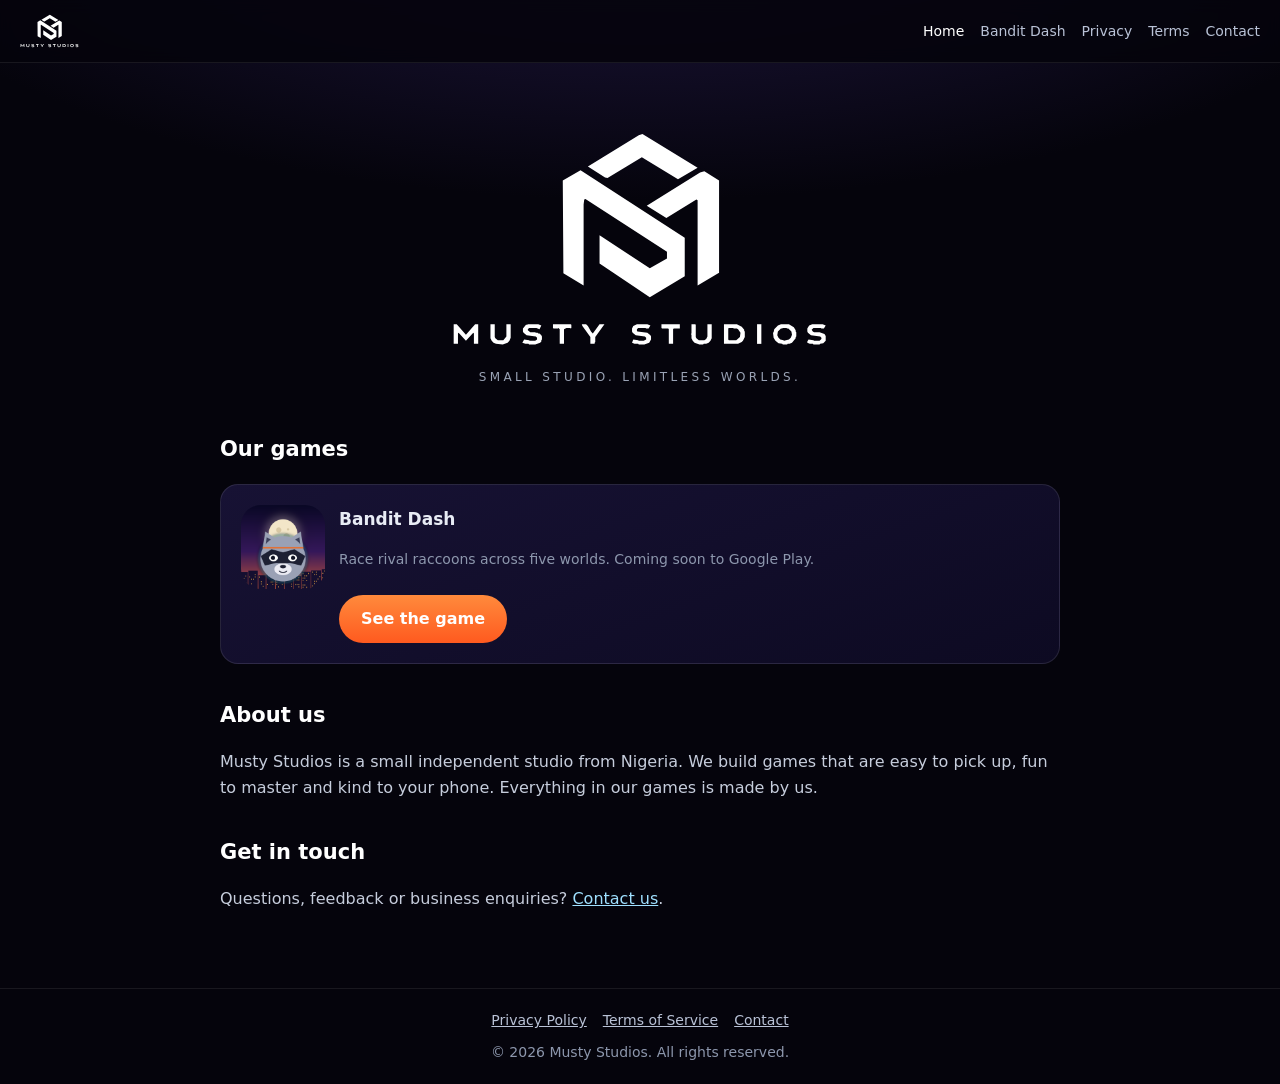
==== index.html @ a991d6f4 "Add files via upload" ====
<!doctype html>
<html lang="en"><head><meta charset="utf-8"><meta name="viewport" content="width=device-width,initial-scale=1">
<title>Musty Studios | Small Studio. Limitless Worlds.</title><meta name="description" content="Musty Studios makes polished mobile games. Home of Bandit Dash, a rooftop racing adventure.">
<meta property="og:title" content="Musty Studios | Small Studio. Limitless Worlds."><meta property="og:description" content="Musty Studios makes polished mobile games. Home of Bandit Dash, a rooftop racing adventure."><meta property="og:type" content="website">
<link rel="icon" href="bandit-icon.png"><link rel="stylesheet" href="style.css"></head>
<body><header><a class="brand" href="index.html"><img src="musty-studios-logo.svg" alt="Musty Studios logo"></a><nav><a href="index.html" class=on>Home</a><a href="bandit-dash.html">Bandit Dash</a><a href="privacy.html">Privacy</a><a href="terms.html">Terms</a><a href="contact.html">Contact</a></nav></header>
<main>
<section class="hero"><img src="musty-studios-logo.svg" alt="Musty Studios"><div class="tag">Small Studio. Limitless Worlds.</div></section>
<h2>Our games</h2>
<div class="cards"><div class="card"><img class="icon" src="bandit-icon.png" alt="Bandit Dash icon"><h3 style="margin-top:0">Bandit Dash</h3><p class="muted">Race rival raccoons across five worlds. Coming soon to Google Play.</p><a class="btn" href="bandit-dash.html">See the game</a></div></div>
<h2>About us</h2><p>Musty Studios is a small independent studio from Nigeria. We build games that are easy to pick up, fun to master and kind to your phone. Everything in our games is made by us.</p>
<h2>Get in touch</h2><p>Questions, feedback or business enquiries? <a href="contact.html">Contact us</a>.</p></main>
<footer><a href="privacy.html">Privacy Policy</a><a href="terms.html">Terms of Service</a><a href="contact.html">Contact</a><div style="margin-top:8px">&copy; 2026 Musty Studios. All rights reserved.</div></footer></body></html>
---- style.css ----
*{box-sizing:border-box}html{scroll-behavior:smooth}
body{margin:0;font:16px/1.65 system-ui,-apple-system,"Segoe UI",Roboto,sans-serif;color:#dfe4ee;background:#05040c;background-image:radial-gradient(1200px 500px at 50% -150px,#241a4a 0,#05040c 70%);min-height:100vh;display:flex;flex-direction:column}
a{color:#9fe0ff}a:hover{color:#fff}
header{display:flex;align-items:center;justify-content:space-between;gap:12px;padding:14px 20px;border-bottom:1px solid rgba(255,255,255,.08);position:sticky;top:0;background:rgba(5,4,12,.88);backdrop-filter:blur(8px);z-index:5}
.brand{display:flex;align-items:center;gap:10px;color:#fff;text-decoration:none;font-weight:800;letter-spacing:.14em;font-size:13px}
.brand img{height:34px;width:auto}
nav a{color:#b9c2d6;text-decoration:none;margin-left:16px;font-size:14px}nav a:hover,nav a.on{color:#fff}
main{flex:1;width:100%;max-width:880px;margin:0 auto;padding:36px 20px 60px}
h1{font-size:clamp(28px,5vw,42px);line-height:1.15;margin:0 0 8px;color:#fff;letter-spacing:.01em}
h2{font-size:21px;margin:34px 0 8px;color:#fff}h3{font-size:17px;margin:22px 0 4px;color:#e8ecf5}
p,li{color:#c6cddc}ul{padding-left:22px}li{margin:4px 0}
.muted{color:#8d97ad;font-size:14px}
.hero{text-align:center;padding:30px 0 10px}.hero img{width:min(380px,80%);height:auto;margin-bottom:10px}
.tag{letter-spacing:.28em;text-transform:uppercase;font-size:12px;color:#9aa3b5}
.cards{display:grid;grid-template-columns:repeat(auto-fit,minmax(260px,1fr));gap:18px;margin-top:18px}
.card{background:linear-gradient(160deg,#171234,#0d0a22);border:1px solid rgba(255,255,255,.1);border-radius:18px;padding:20px}
.card img.icon{width:84px;height:84px;border-radius:20px;float:left;margin:0 14px 6px 0}
.btn{display:inline-block;background:linear-gradient(#ff8a3c,#ff5a1f);color:#fff;text-decoration:none;font-weight:800;padding:11px 22px;border-radius:999px;margin-top:10px}
.btn.alt{background:#2a1f55}
.pill{display:inline-block;background:#1c1540;border:1px solid rgba(255,255,255,.12);border-radius:999px;padding:3px 12px;font-size:13px;margin:3px 4px 3px 0;color:#cfd6e6}
.box{background:#0f0c26;border:1px solid rgba(255,255,255,.1);border-radius:14px;padding:16px 18px;margin:14px 0}
footer{border-top:1px solid rgba(255,255,255,.08);padding:20px;text-align:center;font-size:14px;color:#8d97ad}footer a{margin:0 8px;color:#b9c2d6}
@media(max-width:560px){nav a{margin-left:10px;font-size:13px}.brand span{display:none}}
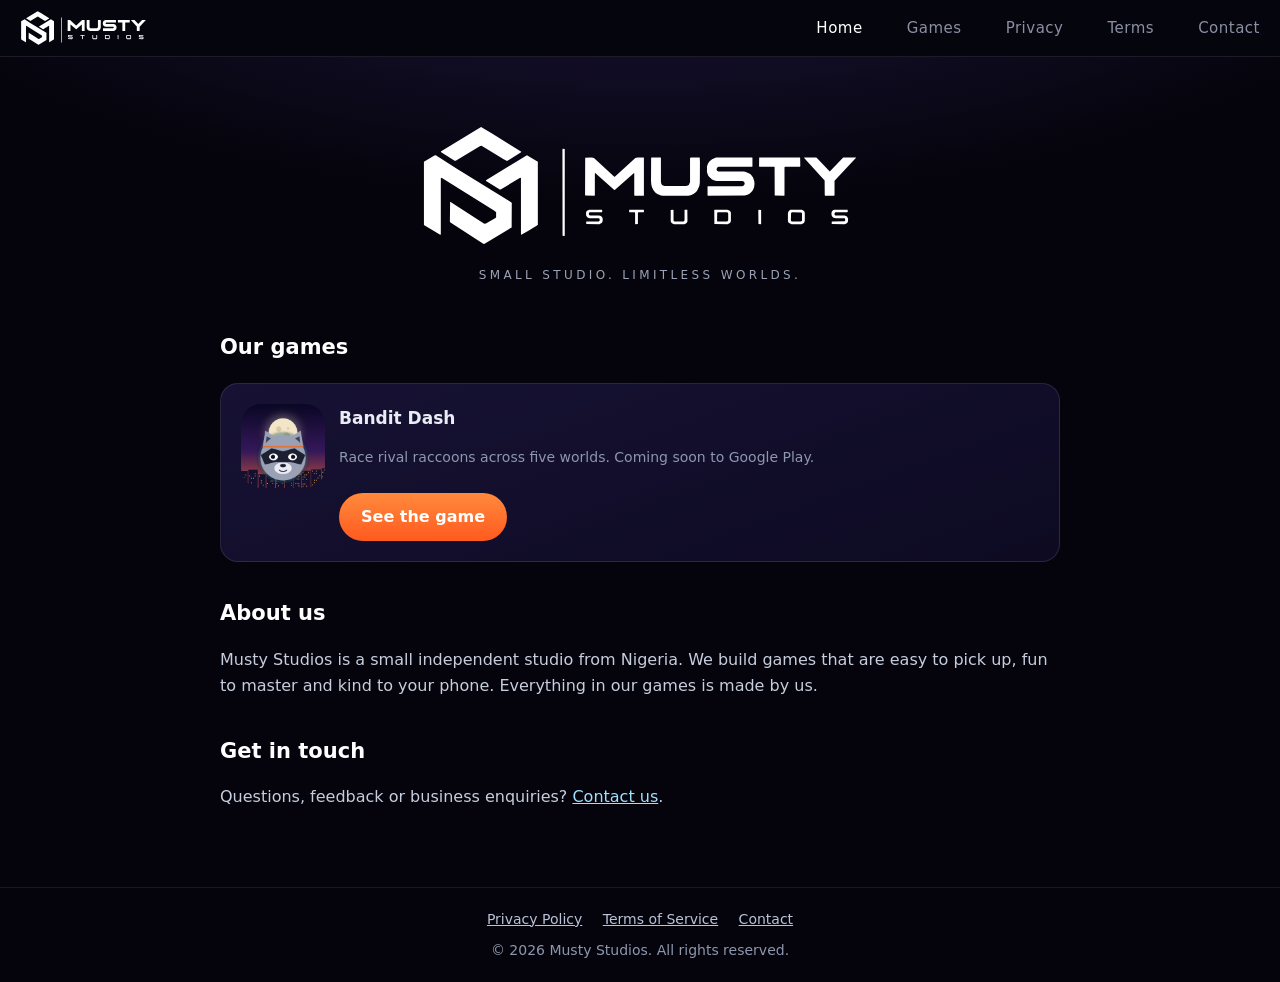
==== commit 965a9f00: "Add files via upload" ====
--- a/index.html
+++ b/index.html
@@ -1,13 +1,72 @@
 <!doctype html>
-<html lang="en"><head><meta charset="utf-8"><meta name="viewport" content="width=device-width,initial-scale=1">
-<title>Musty Studios | Small Studio. Limitless Worlds.</title><meta name="description" content="Musty Studios makes polished mobile games. Home of Bandit Dash, a rooftop racing adventure.">
-<meta property="og:title" content="Musty Studios | Small Studio. Limitless Worlds."><meta property="og:description" content="Musty Studios makes polished mobile games. Home of Bandit Dash, a rooftop racing adventure."><meta property="og:type" content="website">
-<link rel="icon" href="bandit-icon.png"><link rel="stylesheet" href="style.css"></head>
-<body><header><a class="brand" href="index.html"><img src="musty-studios-logo.svg" alt="Musty Studios logo"></a><nav><a href="index.html" class=on>Home</a><a href="bandit-dash.html">Bandit Dash</a><a href="privacy.html">Privacy</a><a href="terms.html">Terms</a><a href="contact.html">Contact</a></nav></header>
+<html lang="en">
+<head>
+<meta charset="utf-8">
+<meta name="viewport" content="width=device-width,initial-scale=1">
+<title>Musty Studios | Small Studio. Limitless Worlds.</title>
+<meta name="description" content="Musty Studios makes polished mobile games. Home of Bandit Dash, a rooftop racing adventure.">
+<meta property="og:title" content="Musty Studios | Small Studio. Limitless Worlds.">
+<meta property="og:description" content="Musty Studios makes polished mobile games. Home of Bandit Dash, a rooftop racing adventure.">
+<meta property="og:type" content="website">
+<link rel="icon" href="bandit-icon.png">
+<link rel="stylesheet" href="style.css">
+<style>
+/* Header redesign (overrides style.css) */
+header{position:sticky;top:0;z-index:10;display:flex;align-items:center;justify-content:space-between;flex-wrap:nowrap;padding:10px 20px;background:#05050d;border-bottom:1px solid #1c1c28}
+header .brand img{height:36px;width:auto;display:block}
+header nav{display:flex;gap:28px}
+header nav a{color:#8a8fa3;text-decoration:none;font-size:15px;letter-spacing:.5px;transition:color .2s}
+header nav a:hover,header nav a.on{color:#fff}
+.menu-btn{display:none;background:none;border:0;color:#fff;font-size:26px;cursor:pointer}
+@media(max-width:640px){
+  .menu-btn{display:block}
+  header nav{display:none;position:absolute;top:100%;left:0;right:0;flex-direction:column;gap:0;background:#0a0a14;border-bottom:1px solid #1c1c28}
+  header nav.open{display:flex}
+  header nav a{padding:16px 20px;border-top:1px solid #1c1c28;font-size:16px}
+}
+.hero img{width:min(440px,80vw);height:auto}
+</style>
+</head>
+<body>
+<header>
+  <a class="brand" href="index.html"><img src="musty-studios-logo.svg" alt="Musty Studios logo"></a>
+  <button class="menu-btn" aria-label="Menu" aria-expanded="false">&#9776;</button>
+  <nav><a href="index.html" class="on">Home</a><a href="games.html">Games</a><a href="privacy.html">Privacy</a><a href="terms.html">Terms</a><a href="contact.html">Contact</a></nav>
+</header>
+
 <main>
-<section class="hero"><img src="musty-studios-logo.svg" alt="Musty Studios"><div class="tag">Small Studio. Limitless Worlds.</div></section>
+<section class="hero">
+  <img src="musty-studios-logo.svg" alt="Musty Studios">
+  <div class="tag">Small Studio. Limitless Worlds.</div>
+</section>
+
 <h2>Our games</h2>
-<div class="cards"><div class="card"><img class="icon" src="bandit-icon.png" alt="Bandit Dash icon"><h3 style="margin-top:0">Bandit Dash</h3><p class="muted">Race rival raccoons across five worlds. Coming soon to Google Play.</p><a class="btn" href="bandit-dash.html">See the game</a></div></div>
-<h2>About us</h2><p>Musty Studios is a small independent studio from Nigeria. We build games that are easy to pick up, fun to master and kind to your phone. Everything in our games is made by us.</p>
-<h2>Get in touch</h2><p>Questions, feedback or business enquiries? <a href="contact.html">Contact us</a>.</p></main>
-<footer><a href="privacy.html">Privacy Policy</a><a href="terms.html">Terms of Service</a><a href="contact.html">Contact</a><div style="margin-top:8px">&copy; 2026 Musty Studios. All rights reserved.</div></footer></body></html>+<div class="cards">
+  <div class="card">
+    <img class="icon" src="bandit-icon.png" alt="Bandit Dash icon">
+    <h3 style="margin-top:0">Bandit Dash</h3>
+    <p class="muted">Race rival raccoons across five worlds. Coming soon to Google Play.</p>
+    <a class="btn" href="bandit-dash.html">See the game</a>
+  </div>
+</div>
+
+<h2>About us</h2>
+<p>Musty Studios is a small independent studio from Nigeria. We build games that are easy to pick up, fun to master and kind to your phone. Everything in our games is made by us.</p>
+
+<h2>Get in touch</h2>
+<p>Questions, feedback or business enquiries? <a href="contact.html">Contact us</a>.</p>
+</main>
+
+<footer>
+  <a href="privacy.html">Privacy Policy</a>
+  <a href="terms.html">Terms of Service</a>
+  <a href="contact.html">Contact</a>
+  <div style="margin-top:8px">&copy; 2026 Musty Studios. All rights reserved.</div>
+</footer>
+
+<script>
+const b=document.querySelector('.menu-btn'),n=document.querySelector('header nav');
+b.onclick=()=>{const o=n.classList.toggle('open');b.setAttribute('aria-expanded',o);b.innerHTML=o?'&#10005;':'&#9776;'};
+</script>
+</body>
+</html>
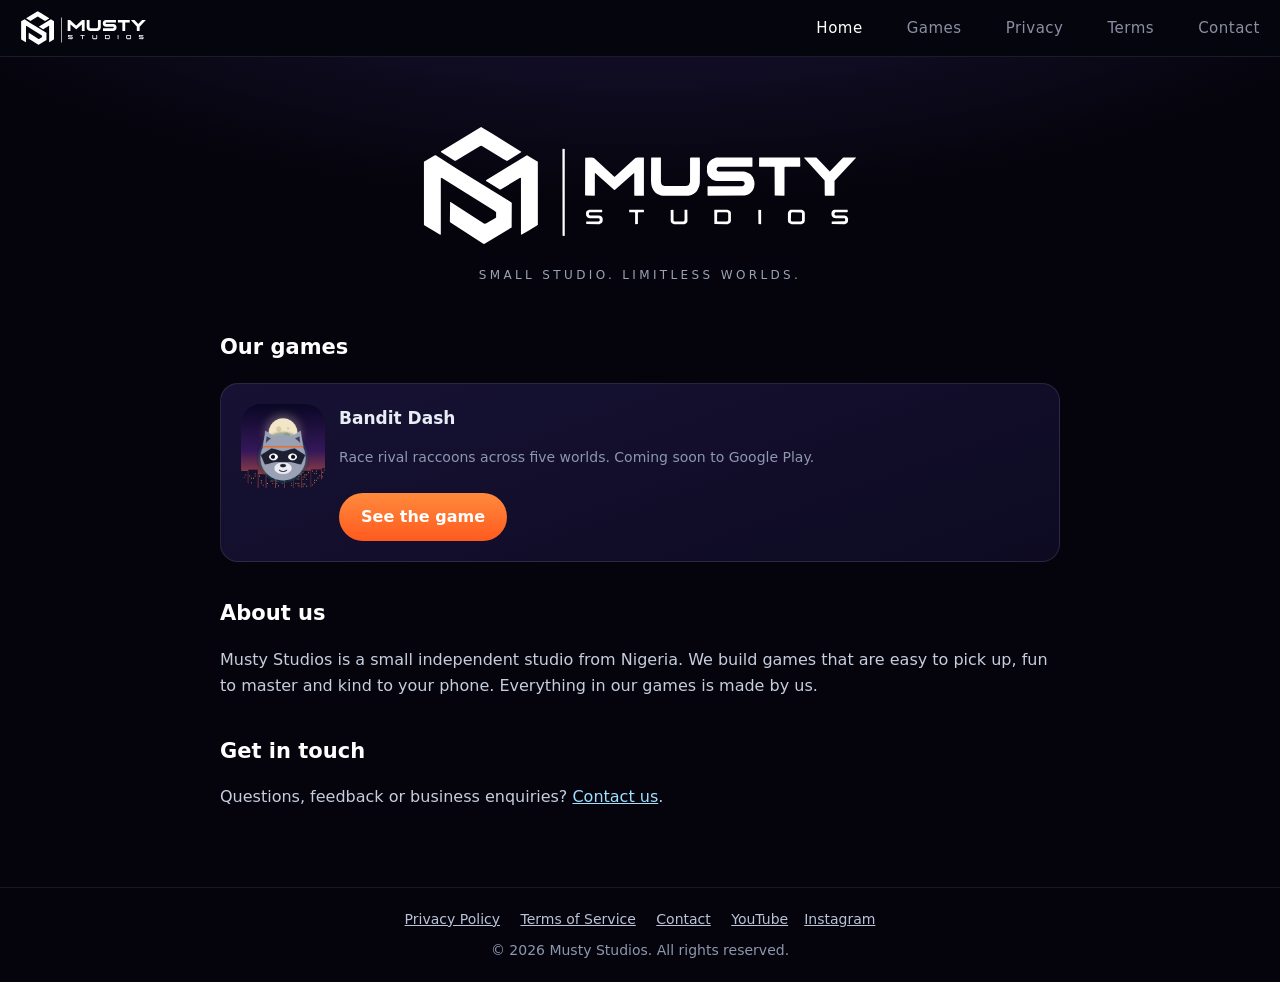
==== commit 231c25a0: "Add files via upload" ====
--- a/index.html
+++ b/index.html
@@ -26,6 +26,18 @@
 }
 .hero img{width:min(440px,80vw);height:auto}
 </style>
+<link rel="canonical" href="https://mustythecreator.github.io/">
+<meta name="robots" content="index,follow,max-image-preview:large">
+<meta name="theme-color" content="#05050d">
+<meta property="og:url" content="https://mustythecreator.github.io/">
+<meta property="og:site_name" content="Musty Studios">
+<meta property="og:image" content="https://mustythecreator.github.io/og-image.png">
+<meta property="og:image:width" content="1200"><meta property="og:image:height" content="630">
+<meta name="twitter:card" content="summary_large_image">
+<meta name="twitter:title" content="Musty Studios | Small Studio. Limitless Worlds.">
+<meta name="twitter:description" content="Musty Studios makes polished mobile games. Home of Bandit Dash, a rooftop racing adventure.">
+<meta name="twitter:image" content="https://mustythecreator.github.io/og-image.png">
+<script type="application/ld+json">{"@context":"https://schema.org","@graph":[{"@type":"Organization","@id":"https://mustythecreator.github.io/#org","name":"Musty Studios","url":"https://mustythecreator.github.io/","logo":"https://mustythecreator.github.io/logo-512.png","sameAs":["https://www.youtube.com/@musty.studios","https://www.instagram.com/musty.studios"],"slogan":"Small Studio. Limitless Worlds.","foundingLocation":"Nigeria","description":"Musty Studios is a small independent game studio making polished mobile games."},{"@type":"WebSite","name":"Musty Studios","url":"https://mustythecreator.github.io/","publisher":{"@id":"https://mustythecreator.github.io/#org"}}]}</script>
 </head>
 <body>
 <header>
@@ -61,7 +73,7 @@
   <a href="privacy.html">Privacy Policy</a>
   <a href="terms.html">Terms of Service</a>
   <a href="contact.html">Contact</a>
-  <div style="margin-top:8px">&copy; 2026 Musty Studios. All rights reserved.</div>
+  <a href="https://www.youtube.com/@musty.studios" target="_blank" rel="noopener me">YouTube</a><a href="https://www.instagram.com/musty.studios" target="_blank" rel="noopener me">Instagram</a><div style="margin-top:8px">&copy; 2026 Musty Studios. All rights reserved.</div>
 </footer>
 
 <script>
